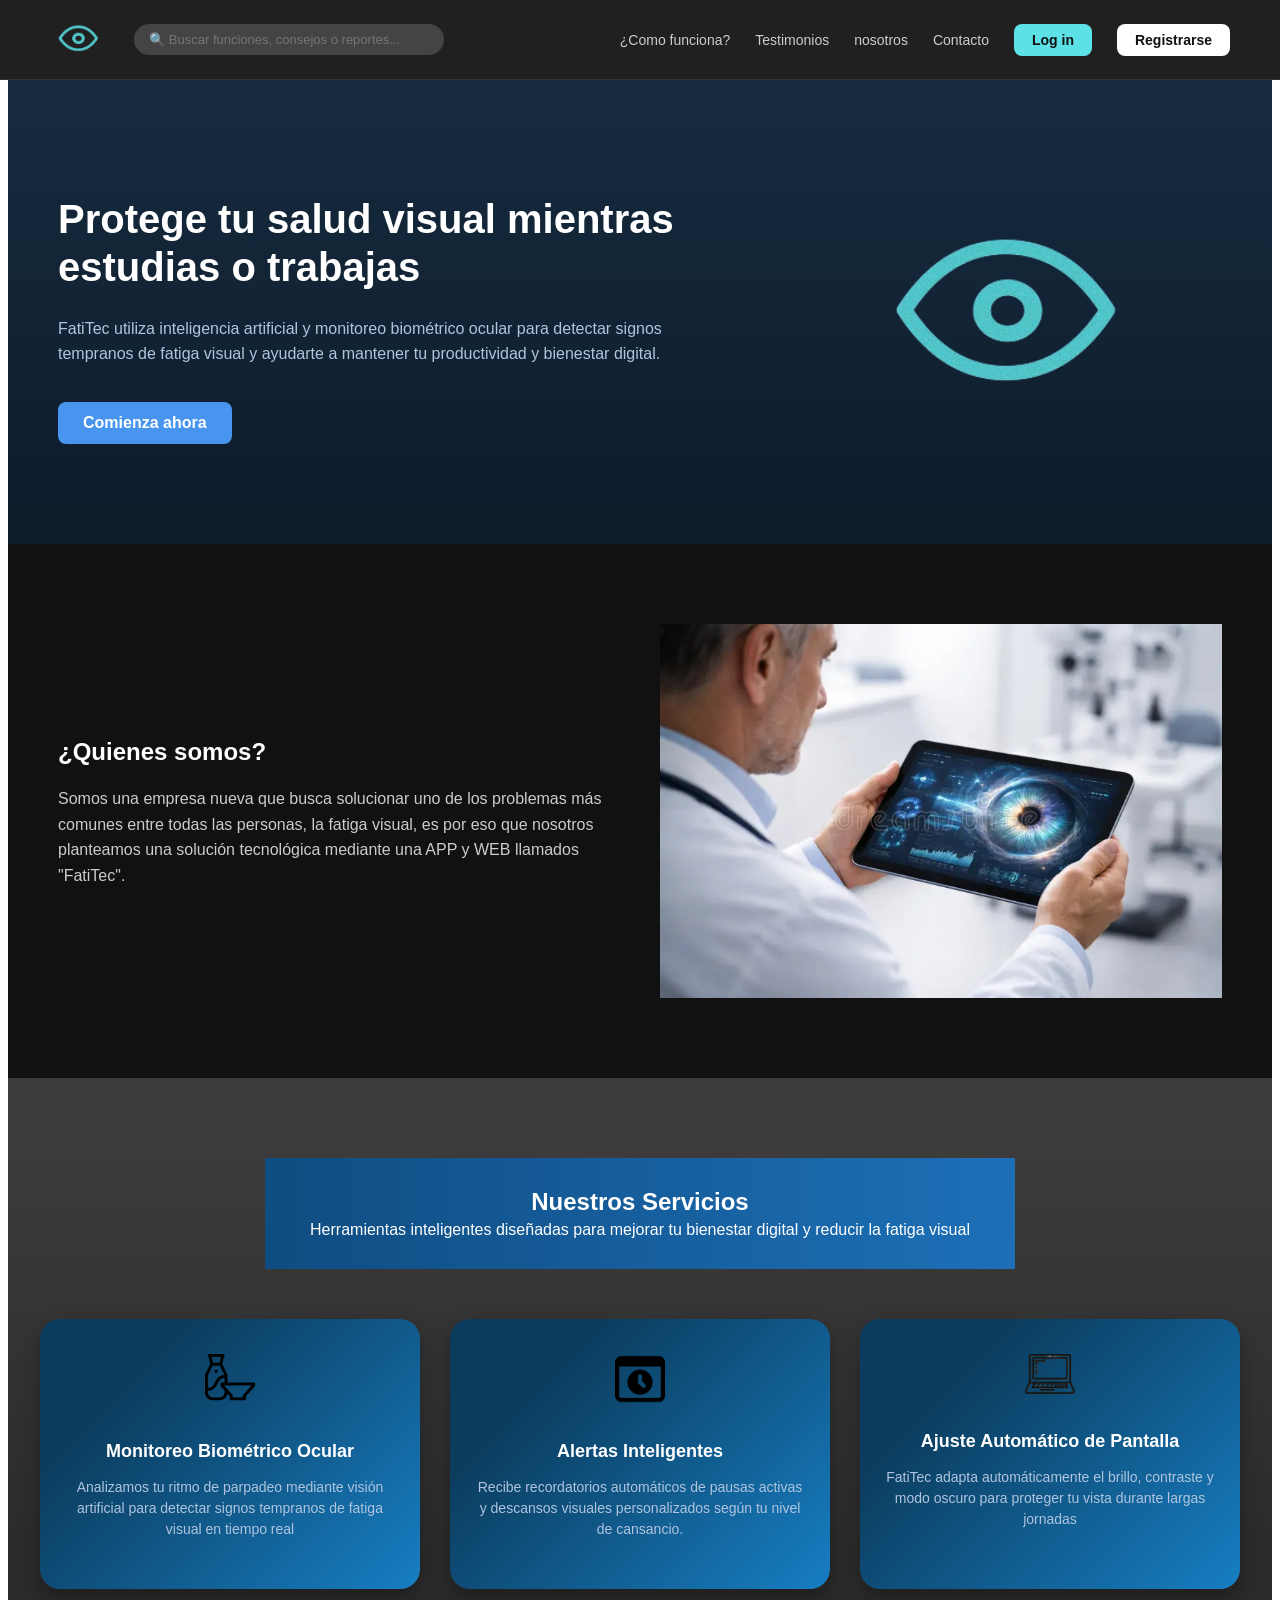
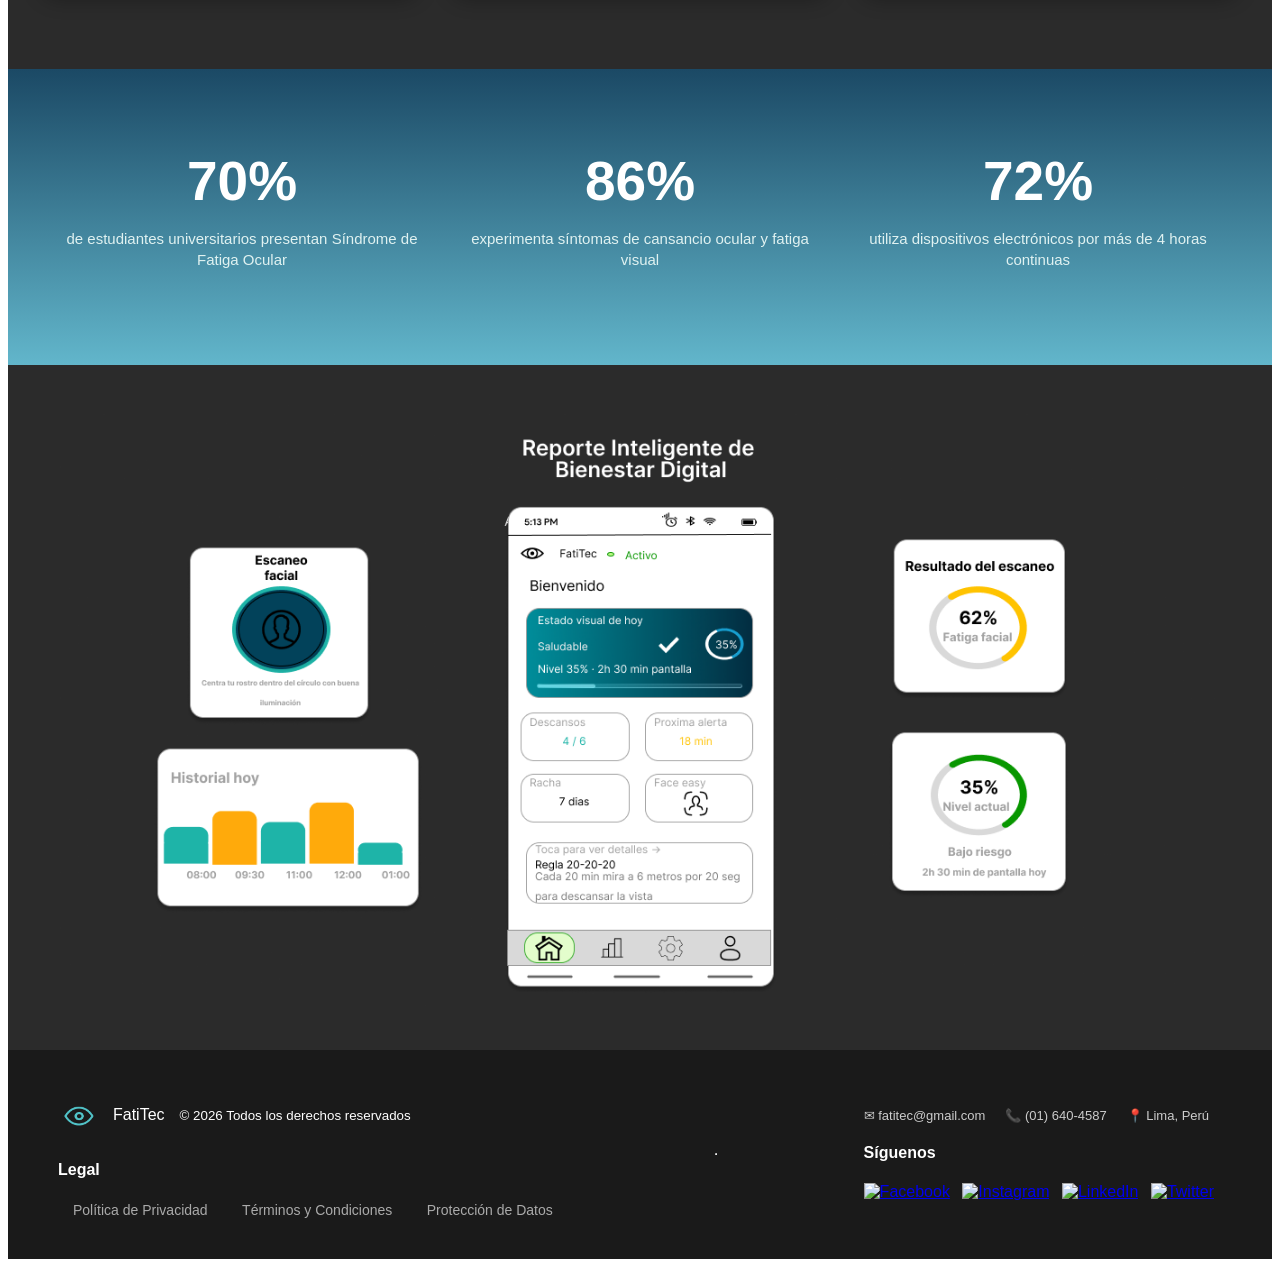
==== index.html @ e208a744 "add updating html add css encabezado add css pie_de_pagina add css encabezado" ====
<!DOCTYPE html>
<html lang="es">
  <head>
    <meta charset="UTF-8" />
    <meta name="viewport" content="width=device-width, initial-scale=1.0" />
    <meta http-equiv="X-UA-Compatible" content="ie=edge" />
    <title>FatiTec</title>
    <link rel="stylesheet" href="encabezado.css">
    <link rel="stylesheet" href="seccion-nosotros.css">
    <link rel="stylesheet" href="pie_de_pagina.css">
  </head>

  <body>
    <!--barra lateral-->
    <nav class="barra-lateral">
      <div class="nav-izq">
        <a href="#" class="logo">
          <img src="imagenes/seccion-nosotros.png" alt="logo FatiTec" class="logo-ojo"> 
        </a>
        <div class="buscador-nav">
          <input type="text" placeholder="🔍 Buscar funciones, consejos o reportes...">
        </div>
      </div>
      <ul class="menu-horizontal">
        <li><a href="#">¿Como funciona?</a></li>
        <li><a href="#">Testimonios</a></li>
        <li><a href="#">nosotros</a></li>
        <li><a href="#">Contacto</a></li>
        <button class="login">Log in</button>
        <button class="registro">Registrarse</button>
      </ul>
    </nav>

    <!--seccion 1 hero -->
    <header class="hero-section">
      <div class="hero-container">
        <div class="hero-texto">
          <h1>Protege tu salud visual mientras estudias o trabajas</h1>
          <p>FatiTec utiliza inteligencia artificial y monitoreo biométrico ocular para detectar signos tempranos de fatiga visual y ayudarte a mantener tu productividad y bienestar digital.</p>
          <a href="#" class="btn-hero">Comienza ahora</a>
        </div>
        <div class="hero-imagen">
          <img src="imagenes/seccion-nosotros.png" alt="Ojo FatiTec" class="ojo-grande">
        </div>
      </div>
    </header>

    <!--secion 2: nosotros-->
    <section class="nosotros">
      <div class="division-general">
        <div class="division-texto">
          <h1>¿Quienes somos?</h1>
          <p>Somos una empresa nueva que busca solucionar uno de los problemas
             más comunes entre todas las personas, la fatiga visual, es por eso
             que nosotros planteamos una solución tecnológica mediante una APP y WEB
             llamados "FatiTec".
          </p>
        </div>
        <div class="division-imagen">
          <img src="imagenes/medicos.png" alt="imagen-2">
        </div>
      </div>
    </section>  
    
    <!--seccion 3:nuestor servicios-->
    <section class="seccion-nuestros-servicios">
      <div class="caja-principal">
          <h2>Nuestros Servicios</h2>
          <p>Herramientas inteligentes diseñadas para mejorar tu bienestar digital y reducir la fatiga visual</p>
      </div>
      <div class="contenedor-tarjetas">
          <div class="tarjeta">
              <img src="imagenes/8137687.png" class="icono-tarjeta" alt="Monitoreo">
              <h3>Monitoreo Biométrico Ocular</h3>
              <p>Analizamos tu ritmo de parpadeo mediante visión artificial para detectar signos tempranos de fatiga visual en tiempo real</p>
          </div>
          <div class="tarjeta">
              <img src="imagenes/3602143.png" class="icono-tarjeta" alt="Alertas">
              <h3>Alertas Inteligentes</h3>
              <p>Recibe recordatorios automáticos de pausas activas y descansos visuales personalizados según tu nivel de cansancio.</p>
          </div>
          <div class="tarjeta">
              <img src="imagenes/pantalla.png" class="icono-tarjeta" alt="Pantalla">
              <h3>Ajuste Automático de Pantalla</h3>
              <p>FatiTec adapta automáticamente el brillo, contraste y modo oscuro para proteger tu vista durante largas jornadas</p>
          </div>
      </div>
    </section>


    <!--secion 4: estadisticas o algo asi xdxd nose -->
    <section class="seccion-estadisticas">
      <div class="contenedor-estadisticas">
        <div class="bloque-stat">
          <h2>70%</h2>
          <p>de estudiantes universitarios presentan Síndrome de Fatiga Ocular</p>
        </div>
        <div class="bloque-stat">
          <h2>86%</h2>
          <p>experimenta síntomas de cansancio ocular y fatiga visual</p>
        </div>
        <div class="bloque-stat">
          <h2>72%</h2>
          <p>utiliza dispositivos electrónicos por más de 4 horas continuas</p>
        </div>
      </div>
    </section>

    <!-- SECCIÓN REPORTE EN IMAGEN -->
    <section class="seccion-reporte-imagen">
      <div class="contenedor-imagen-reporte">
        <img src="imagenes/Mockup llanding page.png" alt="Reporte Inteligente de Bienestar Digital - FatiTec">
      </div>
    </section>

<!-- PIE DE PAGINA -->
    <footer id="footer" class="footer">
      <div class="footer-container">

<!-- PARTE SUPERIOR: Logo y Links -->
    <div class="footer-top">
        <div class="footer-brand">
            <img src="imagenes/seccion-nosotros.png" alt="Logo FatiTec" class="footer-logo" />
            <p>FatiTec</p>
            <small>© 2026 Todos los derechos reservados</small>
        </div>

        <div class="footer-links">
            <h4>Legal</h4>
            <div class="links-row">
              <a href="#">Política de Privacidad</a>
              <a href="#">Términos y Condiciones</a>
              <a href="#">Protección de Datos</a>
            </div>
        </div>
    </div>

<!-- REGLA DE SEPARACIÓN  -->
    <hr class="footer-divider">
    <div class="footer-bottom">
        <div class="footer-info-contacto">
            <span class="contacto-item">✉ fatitec@gmail.com</span>
            <span class="contacto-item">📞 (01) 640-4587</span>
            <span class="contacto-item">📍 Lima, Perú</span>
        </div>

        <div class="footer-social">
            <h4>Síguenos</h4>
            <div class="social-icons-container">
              <a href="#"><img src="https://cdn-icons-png.flaticon.com/512/145/145802.png" alt="Facebook" class="social-icon" /></a>
              <a href="#"><img src="https://cdn-icons-png.flaticon.com/512/145/145812.png" alt="Instagram" class="social-icon" /></a>
              <a href="#"><img src="https://cdn-icons-png.flaticon.com/512/145/145807.png" alt="LinkedIn" class="social-icon" /></a>
              <a href="#"><img src="https://cdn-icons-png.flaticon.com/512/145/145806.png" alt="Twitter" class="social-icon" /></a>
            </div>
        </div>
    </div>

    </div>
    </footer>

  </body>
</html>
---- encabezado.css ----
.barra-lateral {
  position: fixed;
  background-color: #202020; 
  width: 100%;
  z-index: 1000;
  height: 80px; 
  display: flex;
  align-items: center;
  justify-content: space-between;
  padding: 0px 50px;
  top: 0;
  left: 0;
  box-sizing: border-box;
  border-bottom: 1px solid #333;
}

.nav-izq {
  display: flex;
  align-items: center;
  gap: 30px;
  flex: 1;
}

.logo-ojo {
  height: 45px;
  width: auto;
 
}

.buscador-nav input {
  background-color: #444;
  border: none;
  border-radius: 20px;
  padding: 8px 15px;
  color: white;
  width: 280px;
  font-size: 13px;
}

.menu-horizontal {
  list-style: none;
  display: flex;
  align-items: center;
  gap: 25px;
  margin: 0;
  padding: 0;
}

.menu-horizontal li a {
  text-decoration: none;
  color: #cccccc;
  font-family: sans-serif;
  font-size: 14px;
  transition: color 0.3s;
}

.menu-horizontal li a:hover {
  color: #38b6ff;
}

.login, .registro {
  border: none;
  padding: 8px 18px;
  font-family: sans-serif;
  font-weight: bold;
  cursor: pointer;
  border-radius: 8px;
  font-size: 14px;
}

.login {
  color: #111;
  background-color: #5ce1e6; 
}

.registro {
  color: #111;
  background-color: #ffffff;
}
---- seccion-nosotros.css ----
/* --- SECCIÓN HERO --- */
.hero-section {
  background: linear-gradient(180deg, #182e43 0%, #0d1b2a 100%);
  padding: 160px 50px 100px 50px;
  width: 100%;
  box-sizing: border-box;
}

.hero-container {
  display: flex;
  justify-content: space-between;
  align-items: center;
  max-width: 1200px;
  margin: 0 auto;
  gap: 50px;
}

.hero-texto {
  width: 60%;
}

.hero-texto h1 {
  color: #ffffff;
  font-size: 40px;
  font-family: sans-serif;
  margin-bottom: 25px;
  line-height: 1.2;
}

.hero-texto p {
  color: #b0c4de;
  font-size: 16px;
  font-family: sans-serif;
  line-height: 1.6;
  margin-bottom: 35px;
}

.btn-hero {
  display: inline-block;
  background-color: #4895ef;
  color: white;
  text-decoration: none;
  padding: 12px 25px;
  border-radius: 8px;
  font-family: sans-serif;
  font-weight: bold;
  transition: background 0.3s;
}

.btn-hero:hover {
  background-color: #3f37c9;
}

.hero-imagen {
  width: 40%;
  display: flex;
  justify-content: center;
}

.ojo-grande {
  width: 80%;
  max-width: 300px;
}

/* --- SECCIÓN NOSOTROS --- */
.nosotros {
  padding: 80px 50px;
  background-color: #111;   
  width: 100%;
  box-sizing: border-box;
}

.division-general {
  display: flex;
  justify-content: space-between;
  align-items: center;
  max-width: 1200px;
  margin: 0 auto;
  gap: 40px;
}

.division-texto {
  width: 50%;
}

.division-texto h1 {
  color: white;
  font-family: sans-serif;
  margin-bottom: 20px;
}

.division-texto p {
  color: #ccc;
  line-height: 1.6;
  font-family: sans-serif;
}

.division-imagen {
  width: 50%;
  display: flex;
  justify-content: center;
}

.division-imagen img {
  max-width: 100%;
  height: auto;
}

.seccion-reporte-imagen {
  background-color: #2b2b2b; 
  padding: 40px 0;
  width: 100%;
  display: flex;
  justify-content: center; 
  align-items: center;
  box-sizing: border-box;
}

.contenedor-imagen-reporte {
  width: 100%;
  max-width: 1200px; 
  display: flex;
  justify-content: center; 
  padding: 0 20px;
  box-sizing: border-box;
}

.contenedor-imagen-reporte img {
  width: 100%;
  max-width: 100%;
  height: auto;
  display: block;
  object-fit: contain; 
  margin: 0 auto; 
}
---- pie_de_pagina.css ----
/* --- SECCIÓN SERVICIOS --- */
.seccion-nuestros-servicios {
  padding: 80px 20px;
  background: linear-gradient(180deg, #3d3b3b 10%, #2b2b2b 81%);
  display: flex;
  flex-direction: column;
  align-items: center;
}

.caja-principal {
  background: linear-gradient(90deg, #0f4c81 0%, #1d70b8 100%); 
  padding: 25px 40px;
  text-align: center;
  max-width: 750px;
  width: 100%;
  margin-bottom: 50px;
  box-sizing: border-box;
}

.caja-principal h2, .caja-principal p {
  color: white;
  font-family: sans-serif;
  margin: 5px 0;
}

.contenedor-tarjetas {
  display: flex;
  gap: 30px;
  max-width: 1200px;
  width: 100%;
  justify-content: center;
  flex-wrap: wrap;
}

.tarjeta {
  background: linear-gradient(135deg, #0b3c5d 23%, #177ec3 100%);
  border-radius: 20px;
  padding: 35px 25px;
  flex: 1;
  min-width: 280px;
  text-align: center;
  box-sizing: border-box;
  box-shadow: 0 10px 20px rgba(0,0,0,0.3);
}

.icono-tarjeta {
  width: 50px;
  height: auto;
  margin-bottom: 15px;
}

.tarjeta h3 {
  color: white;
  font-family: sans-serif;
  font-size: 18px;
  margin-bottom: 15px;
}

.tarjeta p {
  color: #b0c4de;
  font-family: sans-serif;
  font-size: 14px;
  line-height: 1.5;
}

/* --- SECCIÓN ESTADÍSTICAS --- */
.seccion-estadisticas {
  background: linear-gradient(180deg, #1b4965 0%, #62b6cb 100%); 
  padding: 80px 50px;
  width: 100%;
  box-sizing: border-box;
}

.contenedor-estadisticas {
  display: flex;
  justify-content: space-around;
  max-width: 1200px;
  margin: 0 auto;
  flex-wrap: wrap;
  gap: 30px;
}

.bloque-stat {
  text-align: center;
  flex: 1;
  min-width: 220px;
  color: white;
  font-family: sans-serif;
}

.bloque-stat h2 {
  font-size: 55px;
  margin: 0 0 10px 0;
  font-weight: bold;
}

.bloque-stat p {
  font-size: 15px;
  line-height: 1.4;
  color: #e0f2f1;
}

/* --- PIE DE PÁGINA (FOOTER) --- */
.footer {
  background-color: #1a1a1a;
  color: white;
  padding: 40px 50px;
  font-family: sans-serif;
}

.footer-container {
  display: flex;
  justify-content: space-between;
  align-items: center;
  max-width: 1200px;
  margin: auto;
  flex-wrap: wrap;
  gap: 30px;
}

.footer-brand {
  display: flex;
  align-items: center;
  gap: 15px;
}

.footer-logo {
  width: 40px;
}

.footer-links a {
  color: #aaa;
  text-decoration: none;
  margin: 0 15px;
  font-size: 14px;
}

.footer-links a:hover {
  color: #5ce1e6;
}

.footer-info-contacto {
  display: flex;
  gap: 20px;
  color: #ccc;
  font-size: 13px;
}

/* Redes sociales con íconos */
.footer-social {
  flex: 1;
  min-width: 200px;
}

.social-icon {
  width: 32px;
  height: 32px;
  margin-right: 0.5rem;
  transition: transform 0.2s ease-in-out;
}

.social-icon:hover {
  transform: scale(1.2);
}
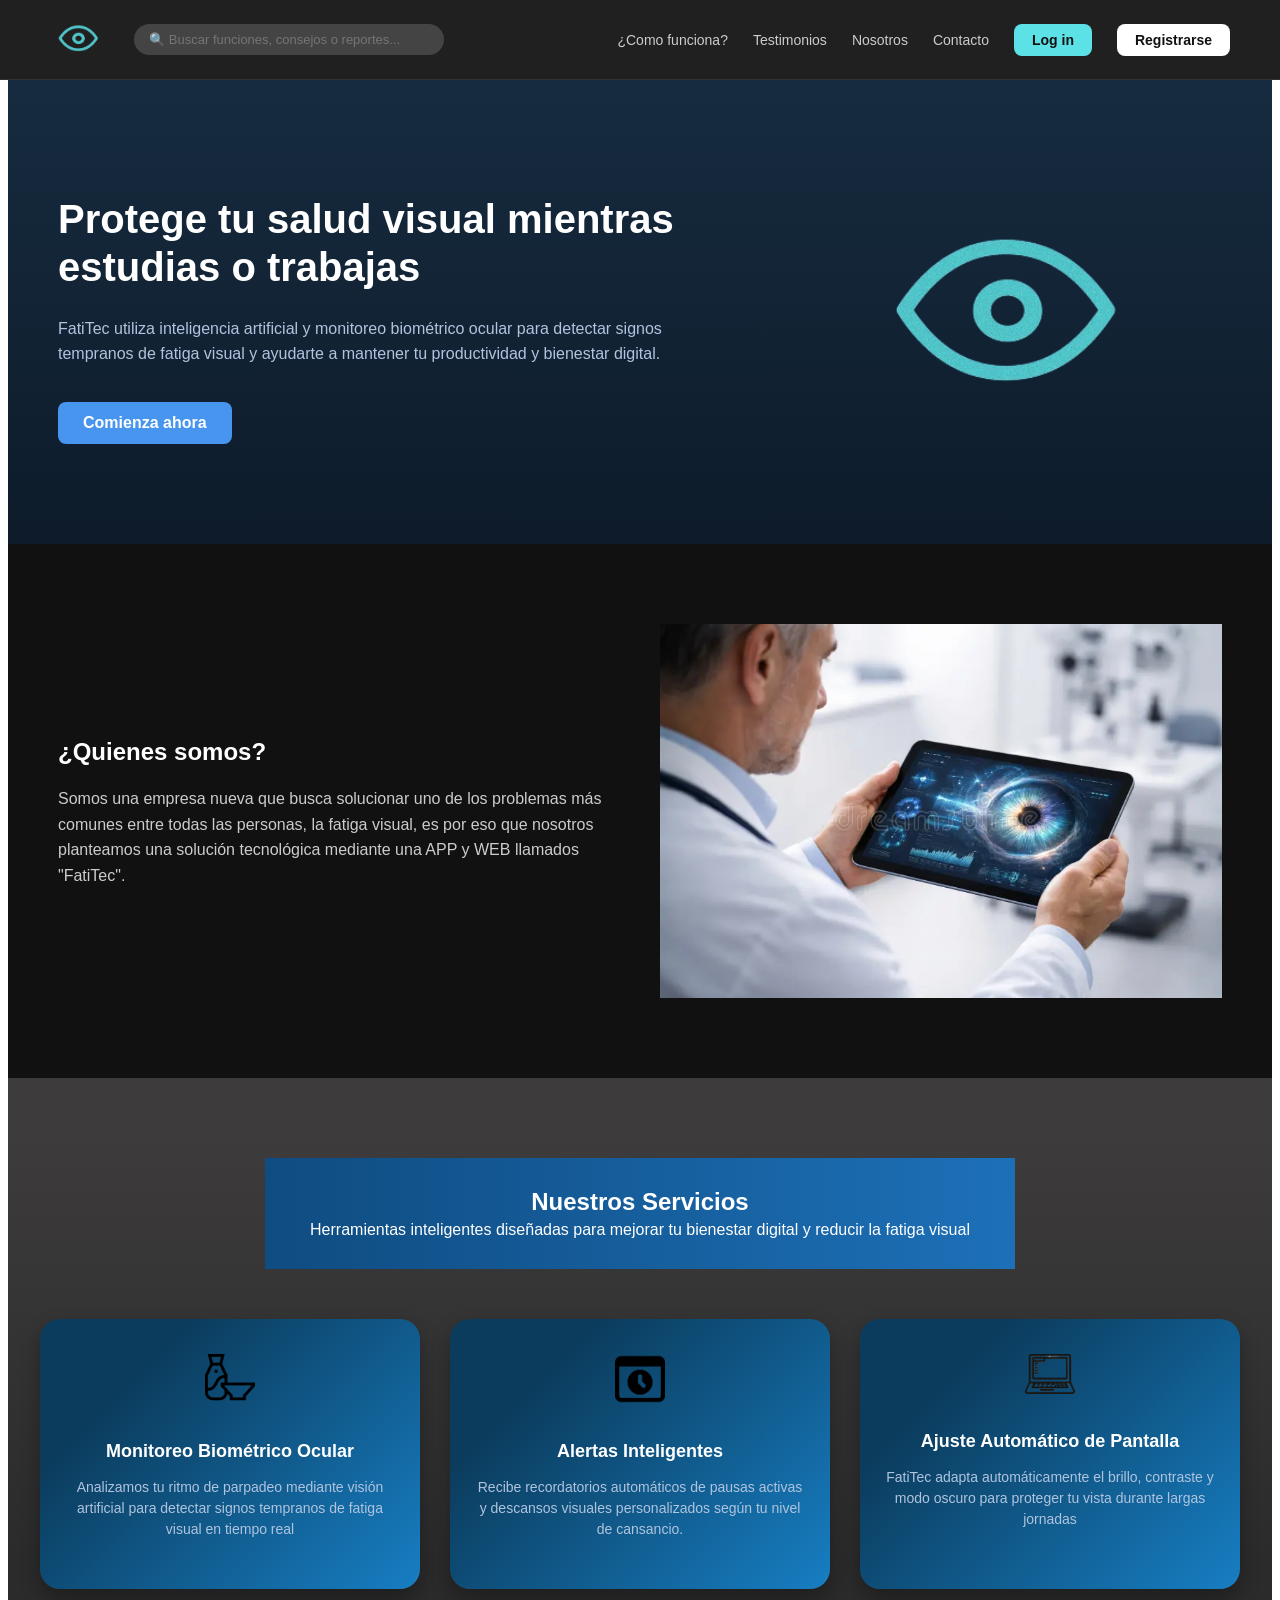
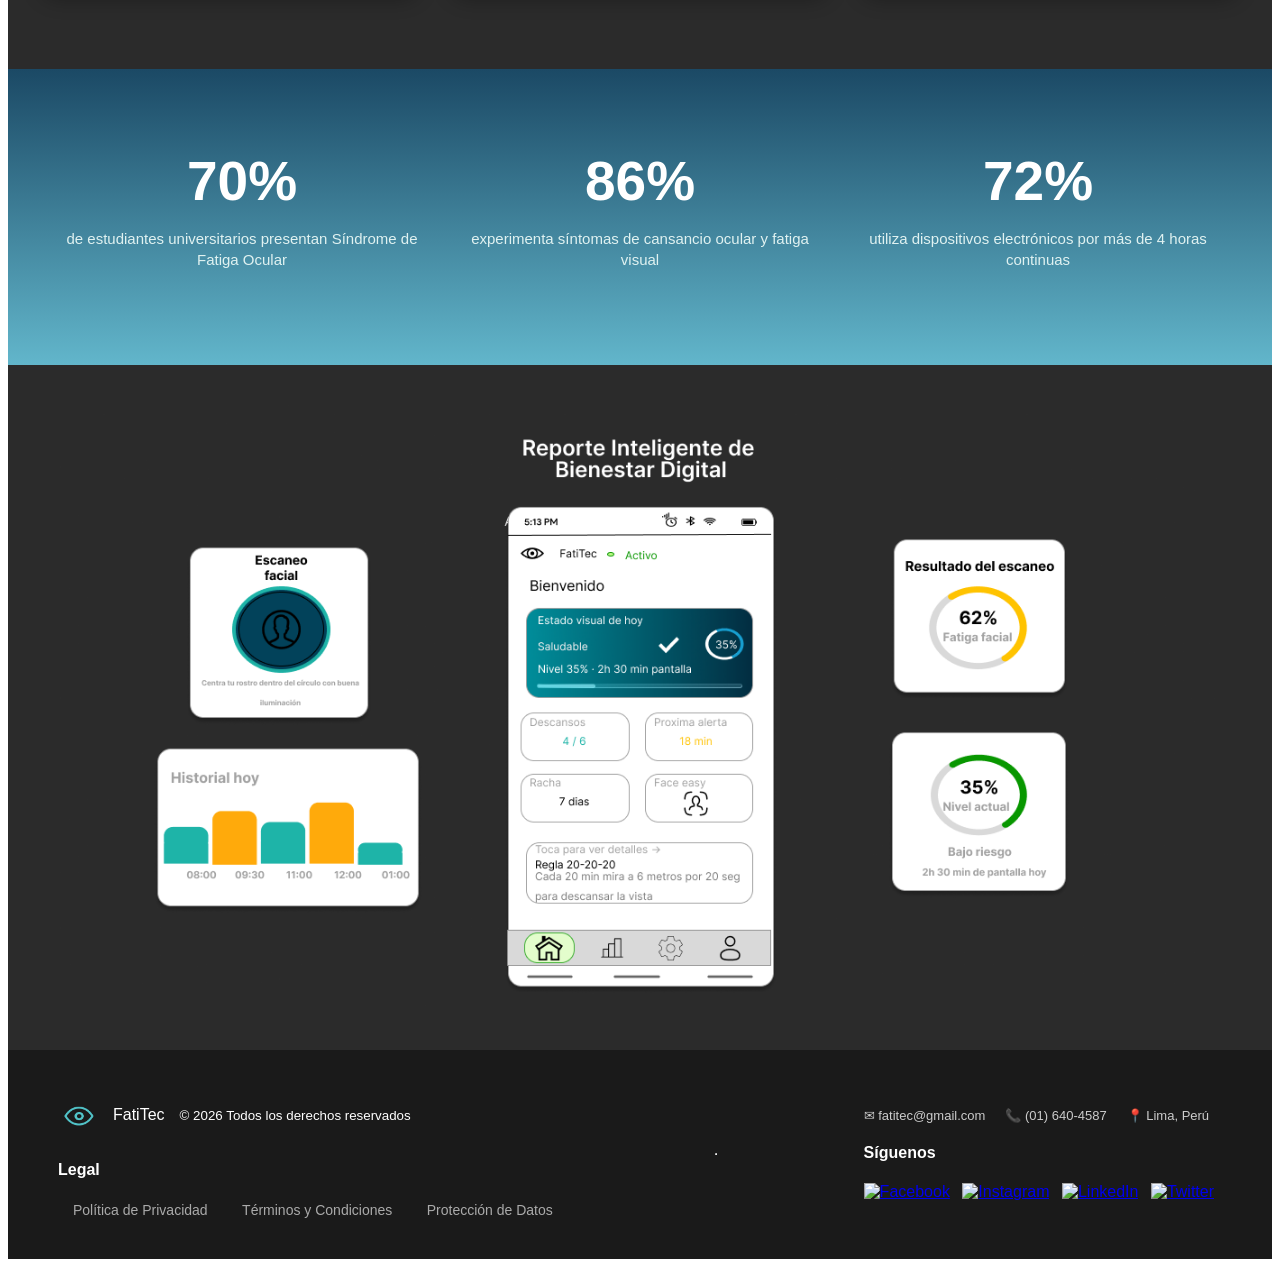
==== commit d691961b: "add he_menu_hamburguesa add he_responsive add script.js updating index.html" ====
--- a/index.html
+++ b/index.html
@@ -8,6 +8,8 @@
     <link rel="stylesheet" href="encabezado.css">
     <link rel="stylesheet" href="seccion-nosotros.css">
     <link rel="stylesheet" href="pie_de_pagina.css">
+    <link rel="stylesheet" href="he_responsive.css">
+    <link rel="stylesheet" href="he_menu_hamburguesa.css">
   </head>
 
   <body>
@@ -24,12 +26,19 @@
       <ul class="menu-horizontal">
         <li><a href="#">¿Como funciona?</a></li>
         <li><a href="#">Testimonios</a></li>
-        <li><a href="#">nosotros</a></li>
+        <li><a href="#">Nosotros</a></li>
         <li><a href="#">Contacto</a></li>
         <button class="login">Log in</button>
         <button class="registro">Registrarse</button>
       </ul>
+      <!-- BOTÓN HAMBURGUESA -->
+
+      <button class="menu-toggle" aria-label="Abrir menú">
+        &#9776;
+        <!-- Ícono de hamburguesa -->
+      </button>
     </nav>
+
 
     <!--seccion 1 hero -->
     <header class="hero-section">
@@ -157,6 +166,6 @@
 
     </div>
     </footer>
-
+    <script src="script.js"></script>
   </body>
 </html>
--- a/encabezado.css
+++ b/encabezado.css
@@ -56,6 +56,7 @@
 
 .menu-horizontal li a:hover {
   color: #38b6ff;
+  text-decoration: none;
 }
 
 .login, .registro {
--- a/he_responsive.css
+++ b/he_responsive.css
@@ -0,0 +1,143 @@
+/* Responsive para pantallas pequeñas: pie de pagina */
+
+@media (max-width: 768px) {
+
+ .footer-container {
+
+  flex-direction: column;
+
+  align-items: center;
+
+  text-align: center;
+
+ }
+
+
+
+ .footer-social img {
+
+  margin-bottom: 0.5rem;
+
+ }
+
+}
+
+
+
+
+
+/* Responsive para pantallas pequeñas: Menu Hamburguesa */
+
+@media (max-width: 768px) {
+
+ .menu-toggle {
+
+  display: block; /* Mostrar botón hamburguesa en móviles */
+
+ }
+
+
+
+ .menu-horizontal {
+
+  display: none; /* Ocultar menú horizontal por defecto */
+
+  flex-direction: column; /* Mostrarlo en vertical al activarse */
+
+  width: 100%;
+
+  background-color: rgb(29, 28, 28);
+
+  position: absolute;
+
+  top: 80px; /* Debajo del menú fijo */
+
+  left: 0;
+
+ }
+
+
+
+ .menu-horizontal.active {
+
+  display: flex; /* Mostrar menú al activar la clase */
+  
+
+ }
+
+
+
+ .menu-horizontal li {
+
+  border-bottom: 1px solid #ccc; /* Líneas separadoras */
+
+ }
+
+ .menu-horizontal li a {
+
+  border-bottom: 1px solid #ccc; /* Líneas separadoras */
+  text-decoration: none !important;
+
+ }
+
+
+
+ .historia-contenido {
+
+  flex-direction: column; /* Apilar imagen y texto en móvil */
+
+  text-align: center;
+
+ }
+
+
+
+ .historia-imagen img {
+
+  width: 90%; /* Reduce tamaño para pantallas pequeñas */
+
+  margin: 0 auto;
+
+ }
+
+
+
+ .historia-texto {
+
+  font-size: 1.1rem;
+
+ }
+
+}
+
+
+
+/* Responsive para pantallas pequeñas: Formulario */
+
+@media (max-width: 768px) {
+
+ .contacto-contenido {
+
+  flex-direction: column;
+
+ }
+
+
+
+ .formulario-contacto,
+
+ .contacto-instrucciones {
+
+  width: 100%;
+
+ }
+
+
+
+ .mensaje-enviado {
+
+  text-align: center;
+
+ }
+
+}
--- a/he_menu_hamburguesa.css
+++ b/he_menu_hamburguesa.css
@@ -0,0 +1,39 @@
+/* BOTÓN HAMBURGUESA (ESCONDE EN DESKTOP) */
+.menu-toggle {
+  display: none; /* Oculto por defecto */
+  font-size: 2rem; /* Tamaño del ícono hamburguesa */
+  background: none; /* Sin fondo */
+  border: none; /* Sin bordes */
+  cursor: pointer; /* Manito al pasar el mouse */
+  margin-right: 1rem; /* Espacio entre el borde derecho */
+}
+
+/* RESPONSIVE: MÓVILES */
+@media (max-width: 768px) {
+  .menu-toggle {
+    display: block;
+    color: #5ce1e6;
+  }
+
+  .menu-horizontal {
+    display: none;
+    flex-direction: column;
+    width: 100%;
+    background-color: #202020;
+    position: absolute;
+    top: 80px; 
+    left: 0;
+    padding: 20px;
+    box-sizing: border-box;
+    text-decoration: none;
+  }
+
+  .menu-Horizontal.active {
+    display: flex; /* Mostrar menú al activar la clase */
+  }
+
+  .menu-Horizontal li {
+    border-bottom: 1px solid #ccc; /* Líneas separadoras */
+    text-decoration: none;
+  }
+}
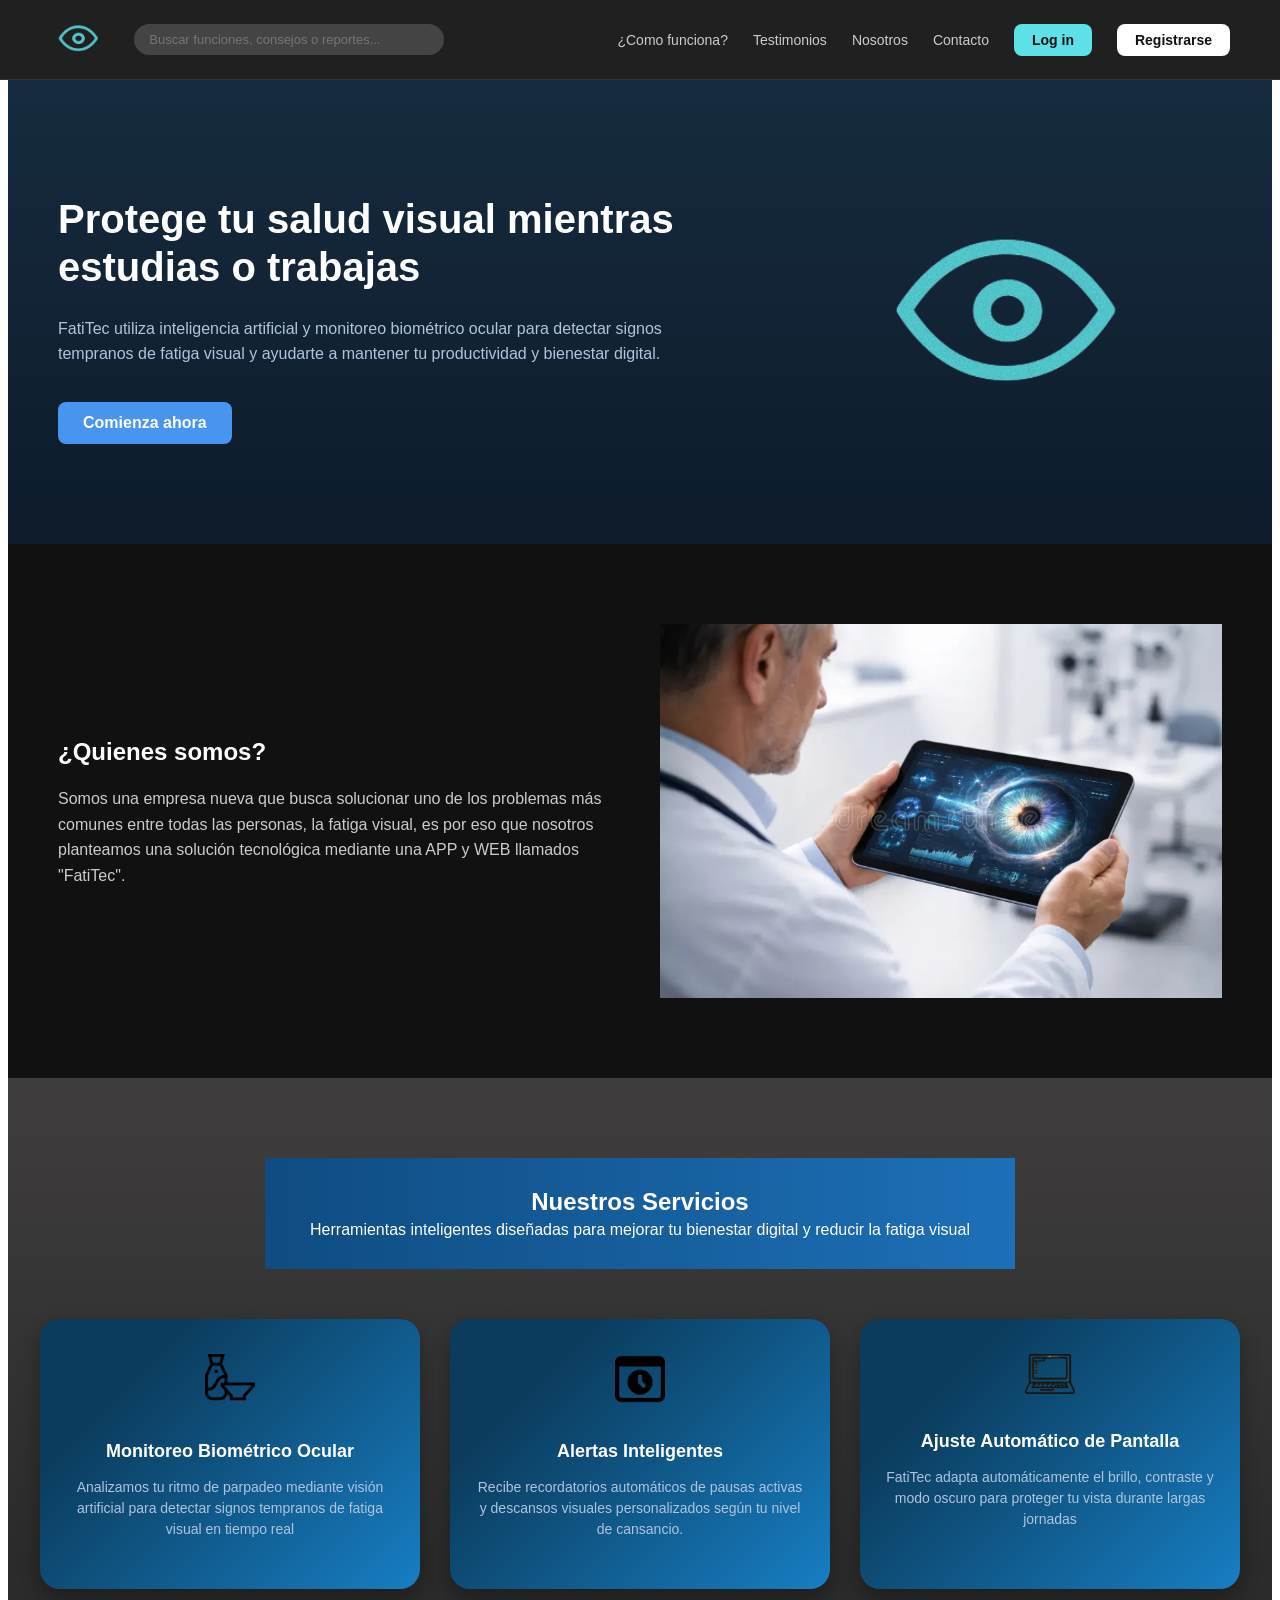
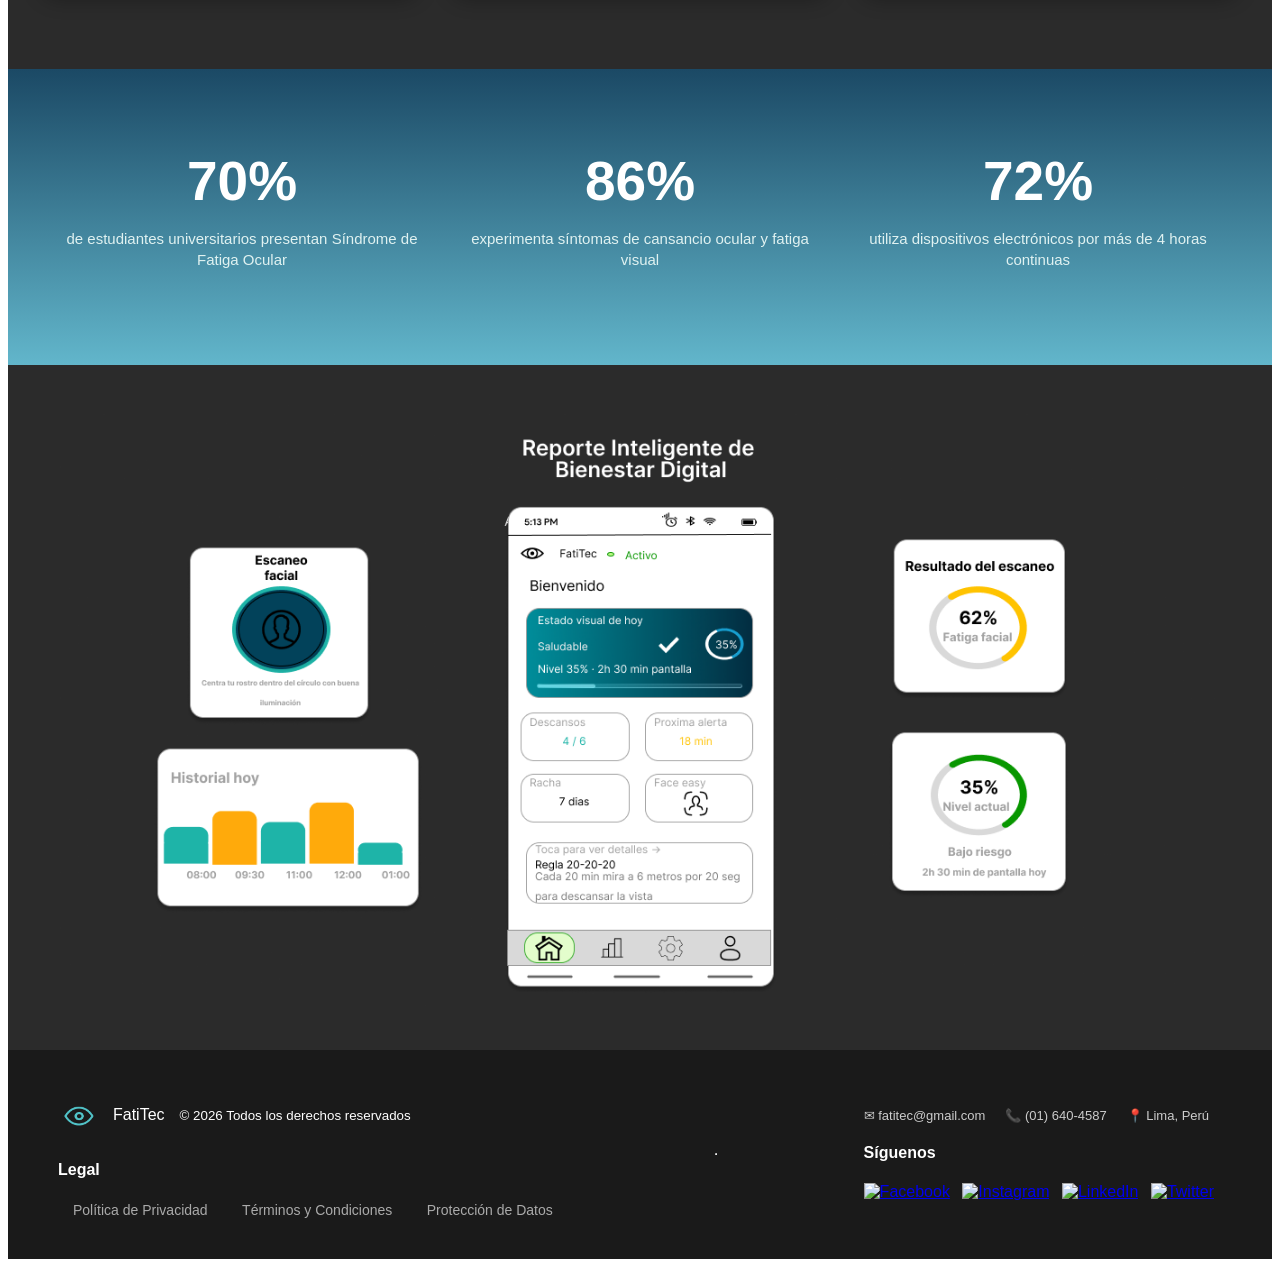
==== commit 58dad49a: "Remove emoji from search input placeholder" ====
--- a/index.html
+++ b/index.html
@@ -20,7 +20,7 @@
           <img src="imagenes/seccion-nosotros.png" alt="logo FatiTec" class="logo-ojo"> 
         </a>
         <div class="buscador-nav">
-          <input type="text" placeholder="🔍 Buscar funciones, consejos o reportes...">
+          <input type="text" placeholder="Buscar funciones, consejos o reportes...">
         </div>
       </div>
       <ul class="menu-horizontal">
@@ -129,21 +129,20 @@
 <!-- PARTE SUPERIOR: Logo y Links -->
     <div class="footer-top">
         <div class="footer-brand">
-            <img src="imagenes/seccion-nosotros.png" alt="Logo FatiTec" class="footer-logo" />
-            <p>FatiTec</p>
-            <small>© 2026 Todos los derechos reservados</small>
+           <img src="imagenes/seccion-nosotros.png" alt="Logo FatiTec" class="footer-logo" />
+           <p>FatiTec</p>
+           <small>© 2026 Todos los derechos reservados</small>
         </div>
 
-        <div class="footer-links">
-            <h4>Legal</h4>
-            <div class="links-row">
-              <a href="#">Política de Privacidad</a>
-              <a href="#">Términos y Condiciones</a>
-              <a href="#">Protección de Datos</a>
-            </div>
-        </div>
+      <div class="footer-links">
+        <h4>Legal</h4>
+           <div class="links-row">
+             <a href="documentos/politica_aip.pdf" target="_blank">Política de Privacidad</a>
+             <a href="documentos/Términos-y-Condiciones-de-uso-La-Plaza.pdf" target="_blank">Términos y Condiciones</a>
+              <a href="documentos/LEY29733.pdf" target="_blank">Protección de Datos</a>
+           </div>
+      </div>
     </div>
-
 <!-- REGLA DE SEPARACIÓN  -->
     <hr class="footer-divider">
     <div class="footer-bottom">
@@ -168,4 +167,4 @@
     </footer>
     <script src="script.js"></script>
   </body>
-</html>+</html>
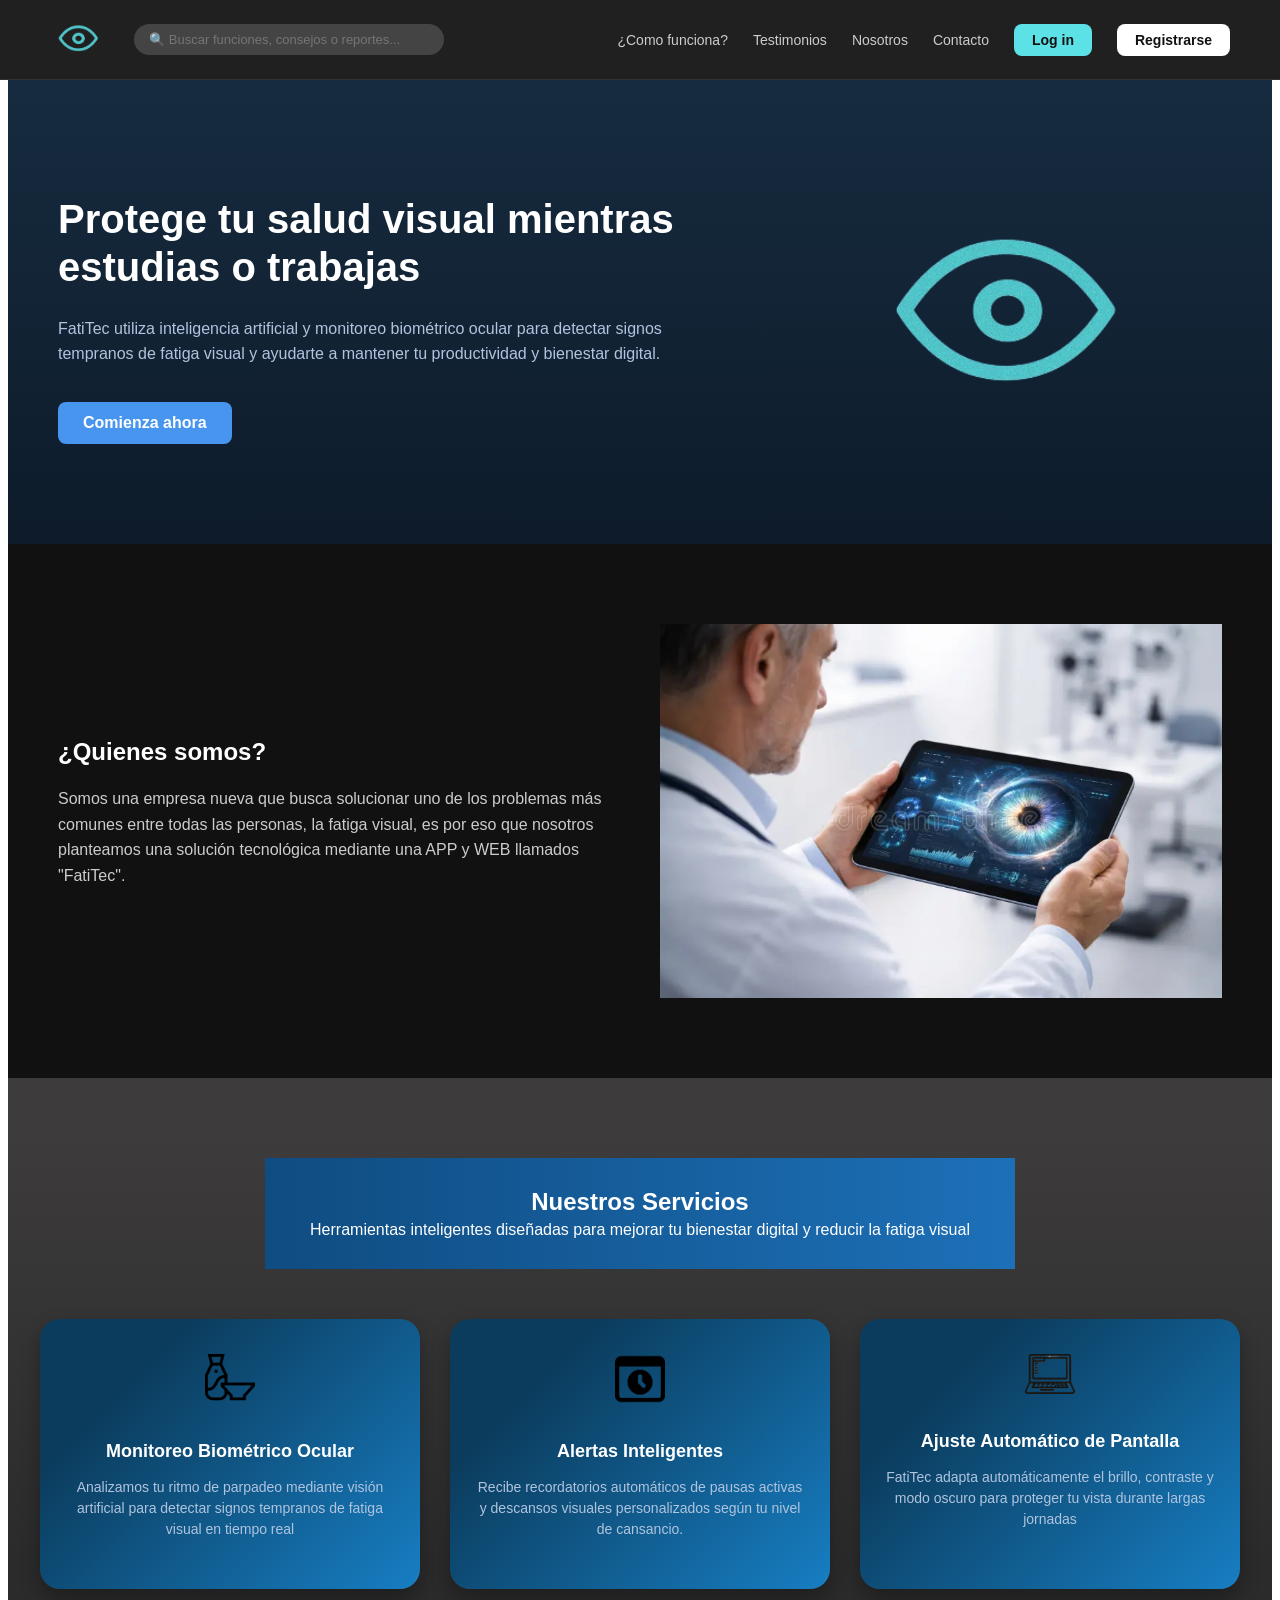
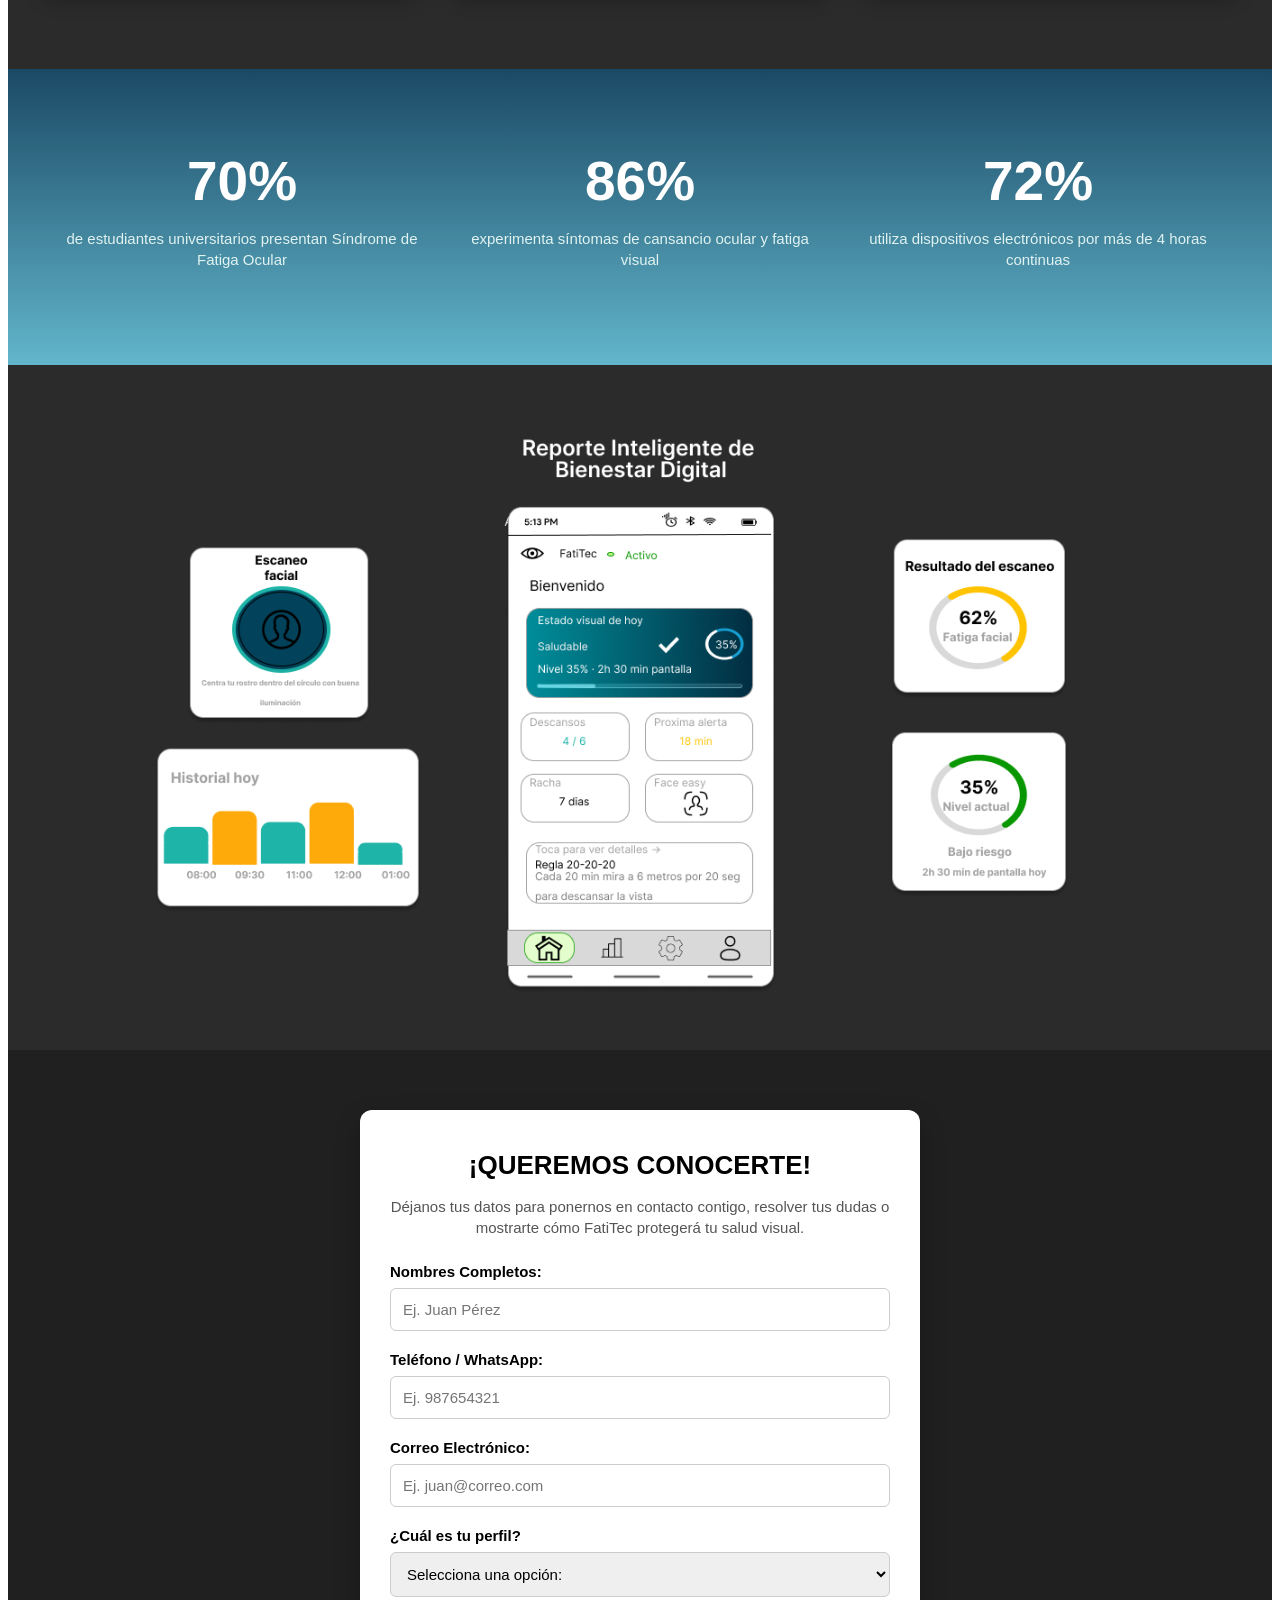
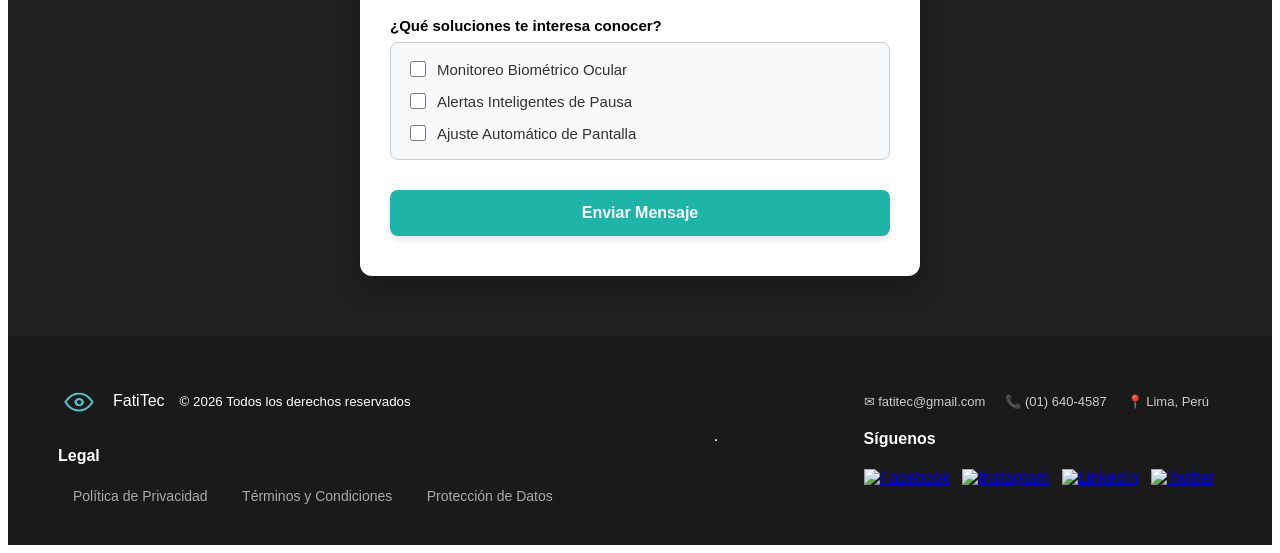
==== commit 1f930c10: "add he_formulario css update index.html" ====
--- a/index.html
+++ b/index.html
@@ -10,6 +10,7 @@
     <link rel="stylesheet" href="pie_de_pagina.css">
     <link rel="stylesheet" href="he_responsive.css">
     <link rel="stylesheet" href="he_menu_hamburguesa.css">
+    <link rel="stylesheet" href="he_formulario.css">
   </head>
 
   <body>
@@ -20,7 +21,7 @@
           <img src="imagenes/seccion-nosotros.png" alt="logo FatiTec" class="logo-ojo"> 
         </a>
         <div class="buscador-nav">
-          <input type="text" placeholder="Buscar funciones, consejos o reportes...">
+          <input type="text" placeholder="🔍 Buscar funciones, consejos o reportes...">
         </div>
       </div>
       <ul class="menu-horizontal">
@@ -122,6 +123,87 @@
       </div>
     </section>
 
+<section class="seccion-formulario">
+      <div class="div-cont-formulario">
+        <h2>¡QUEREMOS CONOCERTE!</h2>
+        <p>
+          Déjanos tus datos para ponernos en contacto contigo, resolver tus dudas o mostrarte cómo FatiTec protegerá tu salud visual.
+        </p>
+
+        <form class="formulario">
+          <div class="campo">
+            <label for="nombres">Nombres Completos:</label>
+            <input
+              type="text"
+              id="nombres"
+              name="nombres"
+              placeholder="Ej. Juan Pérez"
+              required
+            />
+          </div>
+
+          <div class="campo">
+            <label for="telefono">Teléfono / WhatsApp:</label>
+            <input
+              type="text"
+              id="telefono"
+              name="telefono"
+              placeholder="Ej. 987654321"
+              required
+            />
+          </div>
+
+          <div class="campo">
+            <label for="correo">Correo Electrónico:</label>
+            <input
+              type="email"
+              id="correo"
+              name="correo"
+              placeholder="Ej. juan@correo.com"
+              required
+            />
+          </div>
+
+          <div class="campo">
+            <label for="ocupacion">¿Cuál es tu perfil?</label>
+            <select id="ocupacion" name="ocupacion" required>
+              <option value="">Selecciona una opción:</option>
+              <option value="estudiante">Estudiante Universitario</option>
+              <option value="trabajador">Trabajador Remoto / Freelancer</option>
+              <option value="empresa">Representante de Empresa / RRHH</option>
+            </select>
+          </div>
+
+          <div class="campo">
+            <label>¿Qué soluciones te interesa conocer?</label>
+            <ul class="lista-checkbox">
+              <li>
+                <label
+                  ><input type="checkbox" name="interes" value="monitoreo" />
+                  Monitoreo Biométrico Ocular</label
+                >
+              </li>
+              <li>
+                <label
+                  ><input type="checkbox" name="interes" value="alertas" />
+                  Alertas Inteligentes de Pausa</label
+                >
+              </li>
+              <li>
+                <label
+                  ><input type="checkbox" name="interes" value="ajuste" />
+                  Ajuste Automático de Pantalla</label
+                >
+              </li>
+            </ul>
+          </div>
+
+          <button type="submit">Enviar Mensaje</button>
+        </form>
+      </div>
+    </section>
+
+
 <!-- PIE DE PAGINA -->
     <footer id="footer" class="footer">
       <div class="footer-container">
@@ -167,4 +249,4 @@
     </footer>
     <script src="script.js"></script>
   </body>
-</html>
+</html>
--- a/he_formulario.css
+++ b/he_formulario.css
@@ -0,0 +1,123 @@
+.seccion-formulario {
+  background-color: #202020; 
+  padding: 60px 20px;
+  display: flex;
+  justify-content: center;
+}
+
+.div-cont-formulario {
+  background-color: #ffffff;
+  padding: 40px 30px;
+  border: none;
+  border-radius: 12px;
+  width: 100%;
+  max-width: 500px;
+  box-shadow: 0 10px 25px rgba(0, 0, 0, 0.3);
+}
+
+
+.div-cont-formulario h2 {
+  font-family: "Inter", sans-serif; 
+  font-size: 26px;
+  text-align: center;
+  margin-top: 0;
+  margin-bottom: 8px;
+  font-weight: 700;
+}
+
+.div-cont-formulario p {
+  font-family: "Inter", sans-serif;
+  color: #555555;
+  font-size: 15px;
+  text-align: center;
+  margin-bottom: 25px;
+  line-height: 1.4;
+}
+
+.campo {
+  background-color: #ffffff;
+  padding: 0;
+  margin-bottom: 20px;
+}
+
+.formulario label {
+  display: block;
+  font-family: "Inter", sans-serif;
+  font-weight: bold;
+  margin-bottom: 8px;
+  color: #000000;
+  font-size: 15px;
+}
+
+
+.formulario input[type="text"],
+.formulario input[type="email"],
+.formulario select {
+  width: 100%;
+  padding: 12px;
+  border: 1.5px solid #cccccc;
+  border-radius: 6px;
+  box-sizing: border-box;
+  font-family: "Inter", sans-serif;
+  font-size: 15px;
+  outline: none;
+  transition: border-color 0.3s;
+}
+
+.formulario input[type="text"]:focus,
+.formulario input[type="email"]:focus,
+.formulario select:focus {
+  border-color: #1EB4A8; 
+}
+
+.lista-checkbox {
+  list-style: none;
+  padding: 15px;
+  margin: 0;
+  border: 1.5px solid #cccccc;
+  background-color: #f8f9fa;
+  border-radius: 8px;
+}
+
+.lista-checkbox li {
+  margin-bottom: 10px;
+}
+.lista-checkbox li:last-child {
+  margin-bottom: 0;
+}
+
+.lista-checkbox label {
+  font-weight: normal;
+  color: #333333;
+  display: flex;
+  align-items: center;
+  gap: 8px;
+  margin-bottom: 0;
+  cursor: pointer;
+}
+
+.lista-checkbox input[type="checkbox"] {
+  width: 16px;
+  height: 16px;
+  accent-color: #1EB4A8; 
+}
+
+.formulario button {
+  background-color: #1EB4A8; 
+  color: #ffffff;
+  border: none;
+  font-family: "Inter", sans-serif;
+  font-weight: 700;
+  font-size: 16px;
+  width: 100%;
+  padding: 14px 20px;
+  cursor: pointer;
+  border-radius: 8px;
+  margin-top: 10px;
+  box-shadow: 0 4px 6px rgba(0, 0, 0, 0.1);
+  transition: background-color 0.3s;
+}
+
+.formulario button:hover {
+  background-color: #15938f; 
+}
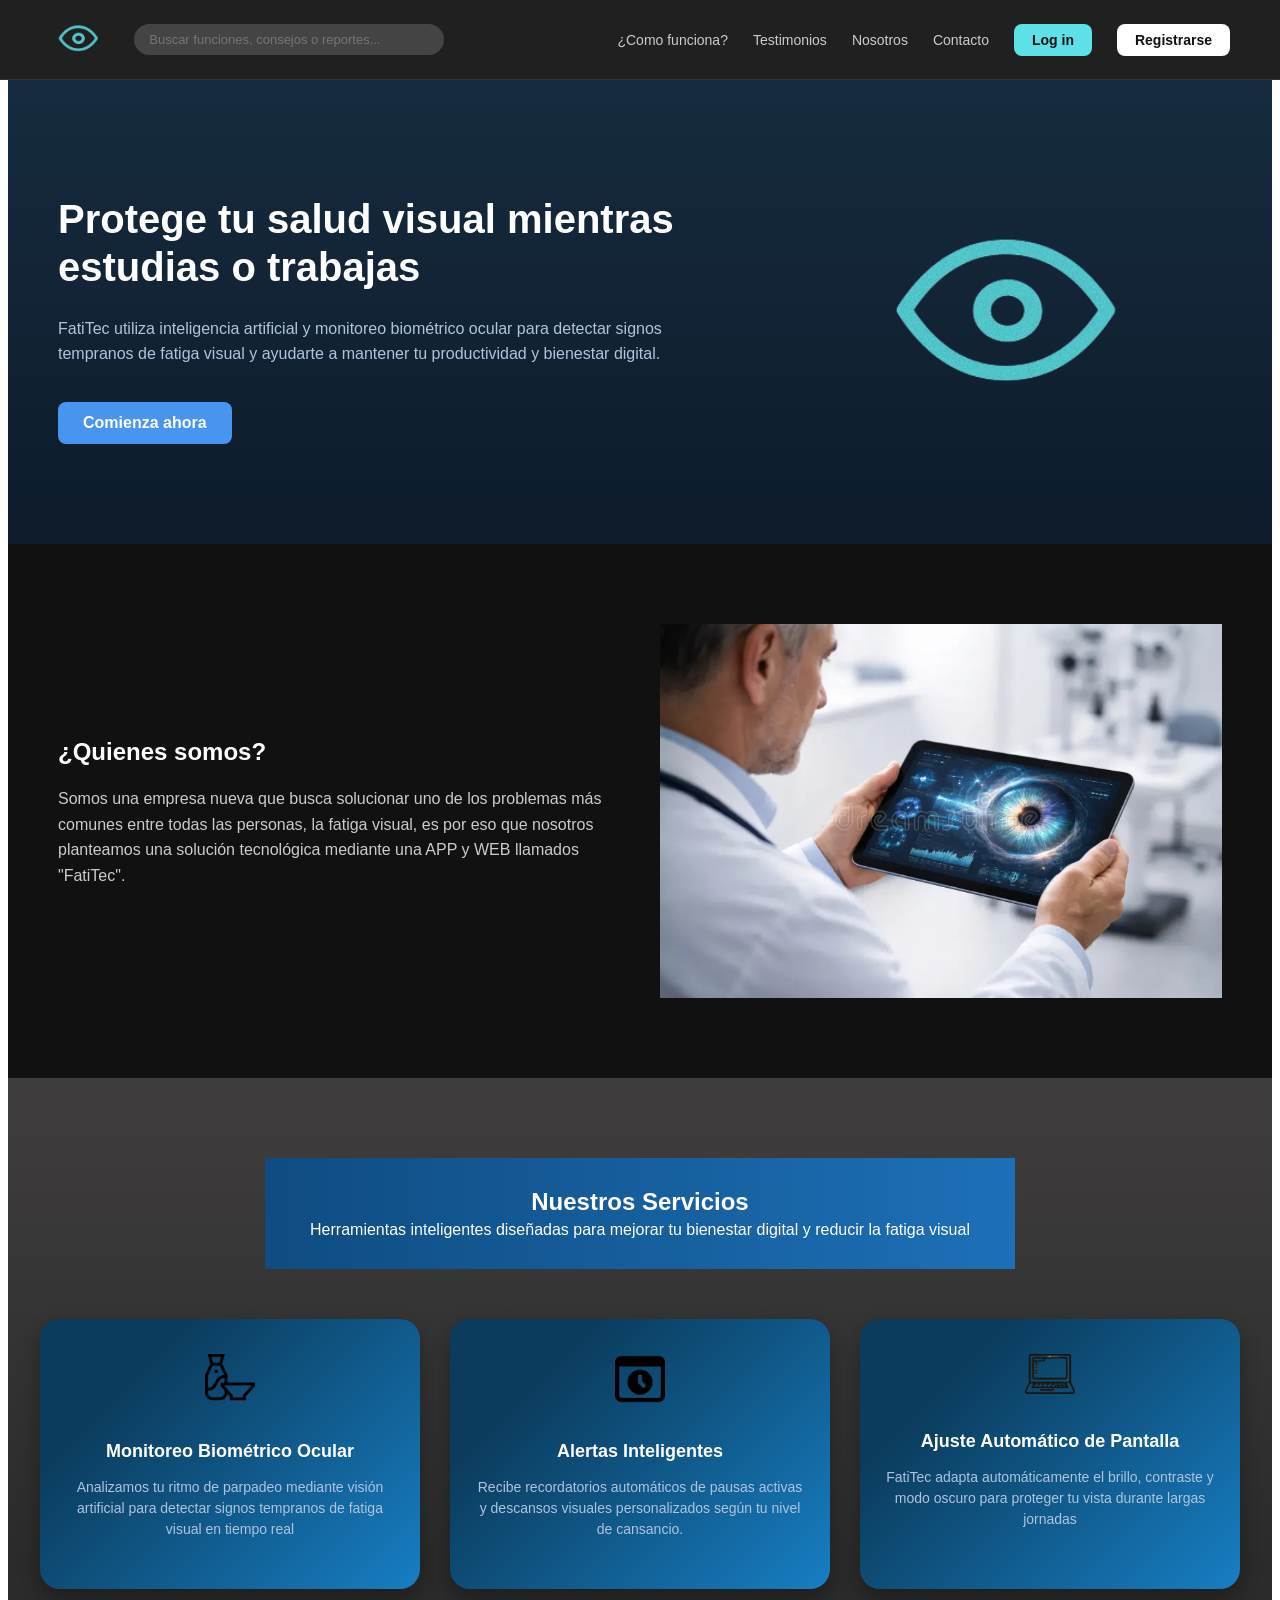
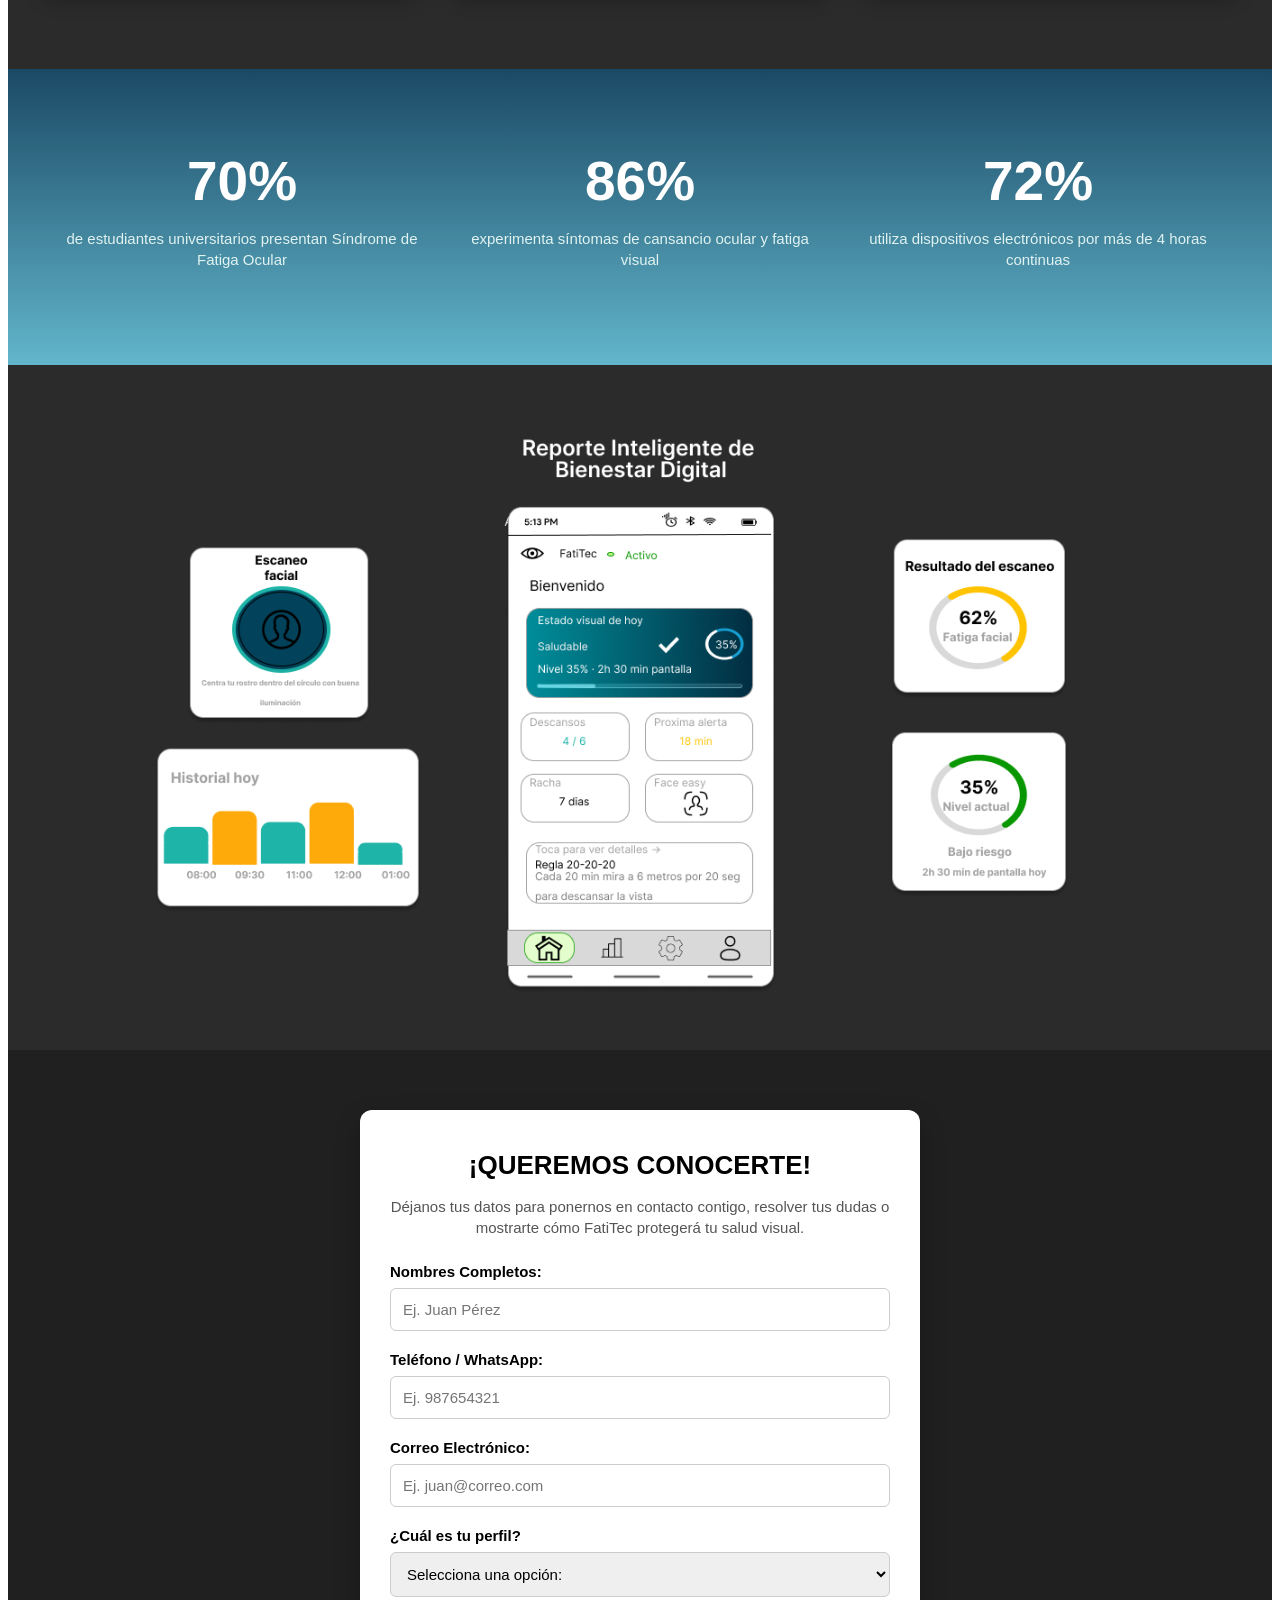
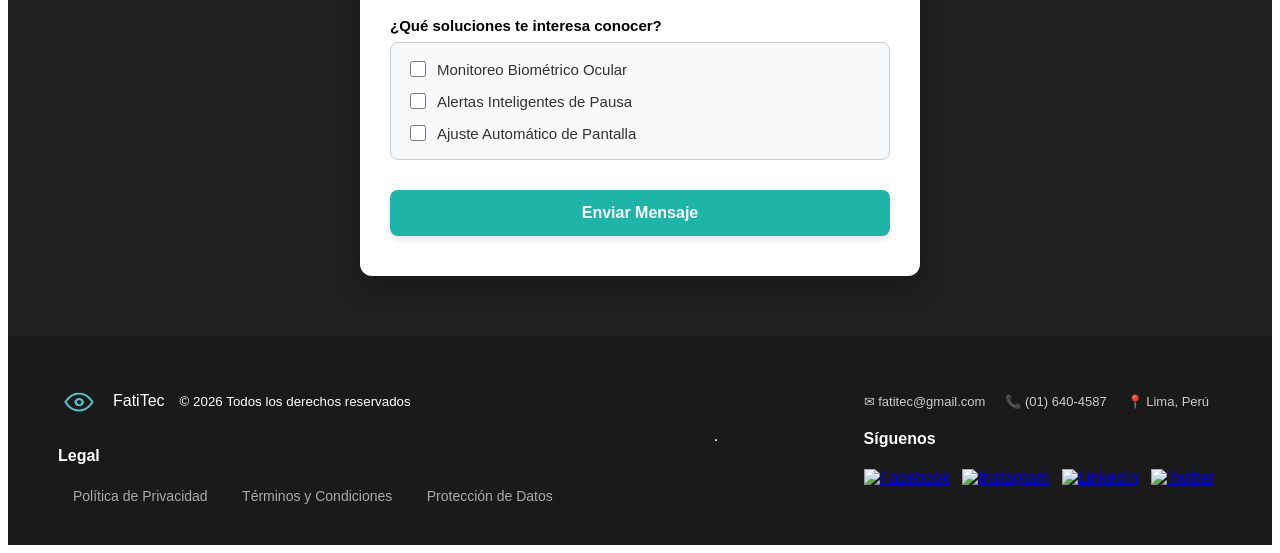
==== commit 71cae0c5: "Merge branch 'main' of https://github.com/DyCaLaV/fatitec-landing-page" ====
--- a/index.html
+++ b/index.html
@@ -21,7 +21,7 @@
           <img src="imagenes/seccion-nosotros.png" alt="logo FatiTec" class="logo-ojo"> 
         </a>
         <div class="buscador-nav">
-          <input type="text" placeholder="🔍 Buscar funciones, consejos o reportes...">
+          <input type="text" placeholder="Buscar funciones, consejos o reportes...">
         </div>
       </div>
       <ul class="menu-horizontal">
@@ -249,4 +249,4 @@
     </footer>
     <script src="script.js"></script>
   </body>
-</html>+</html>
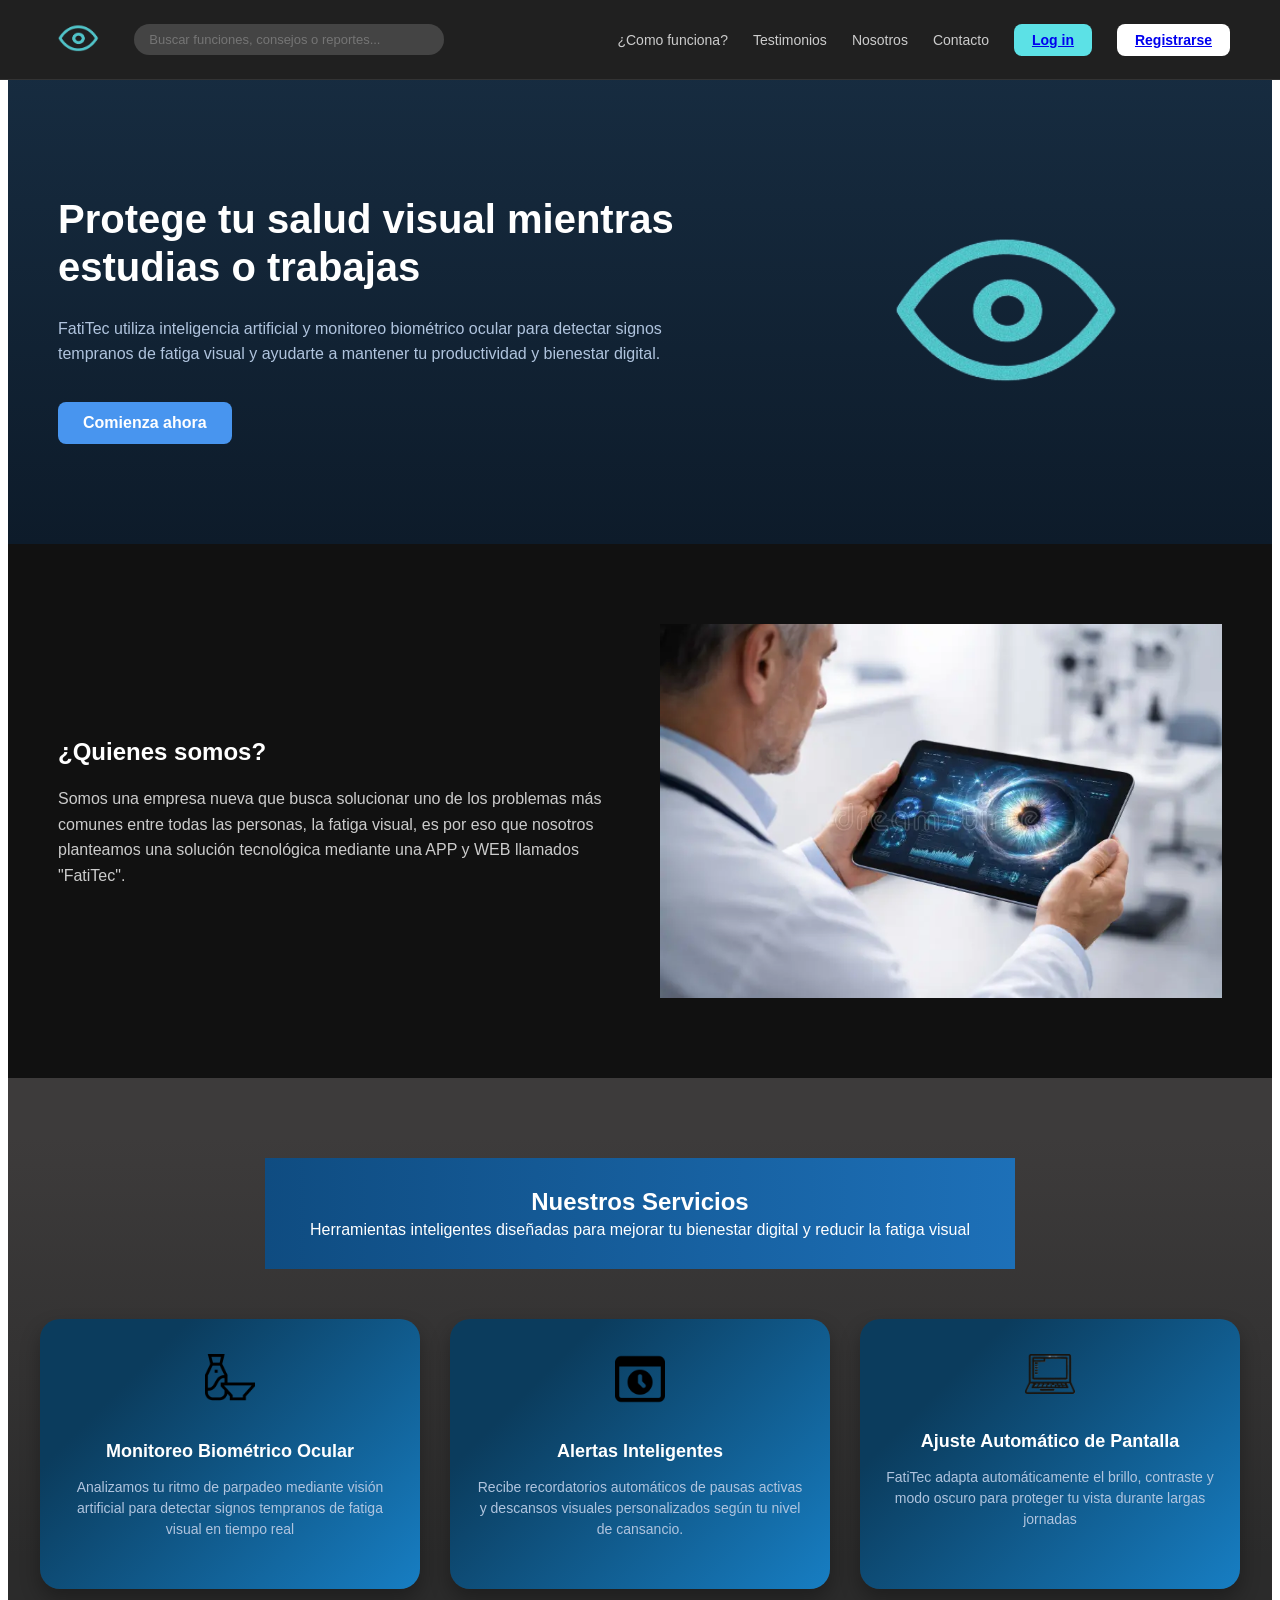
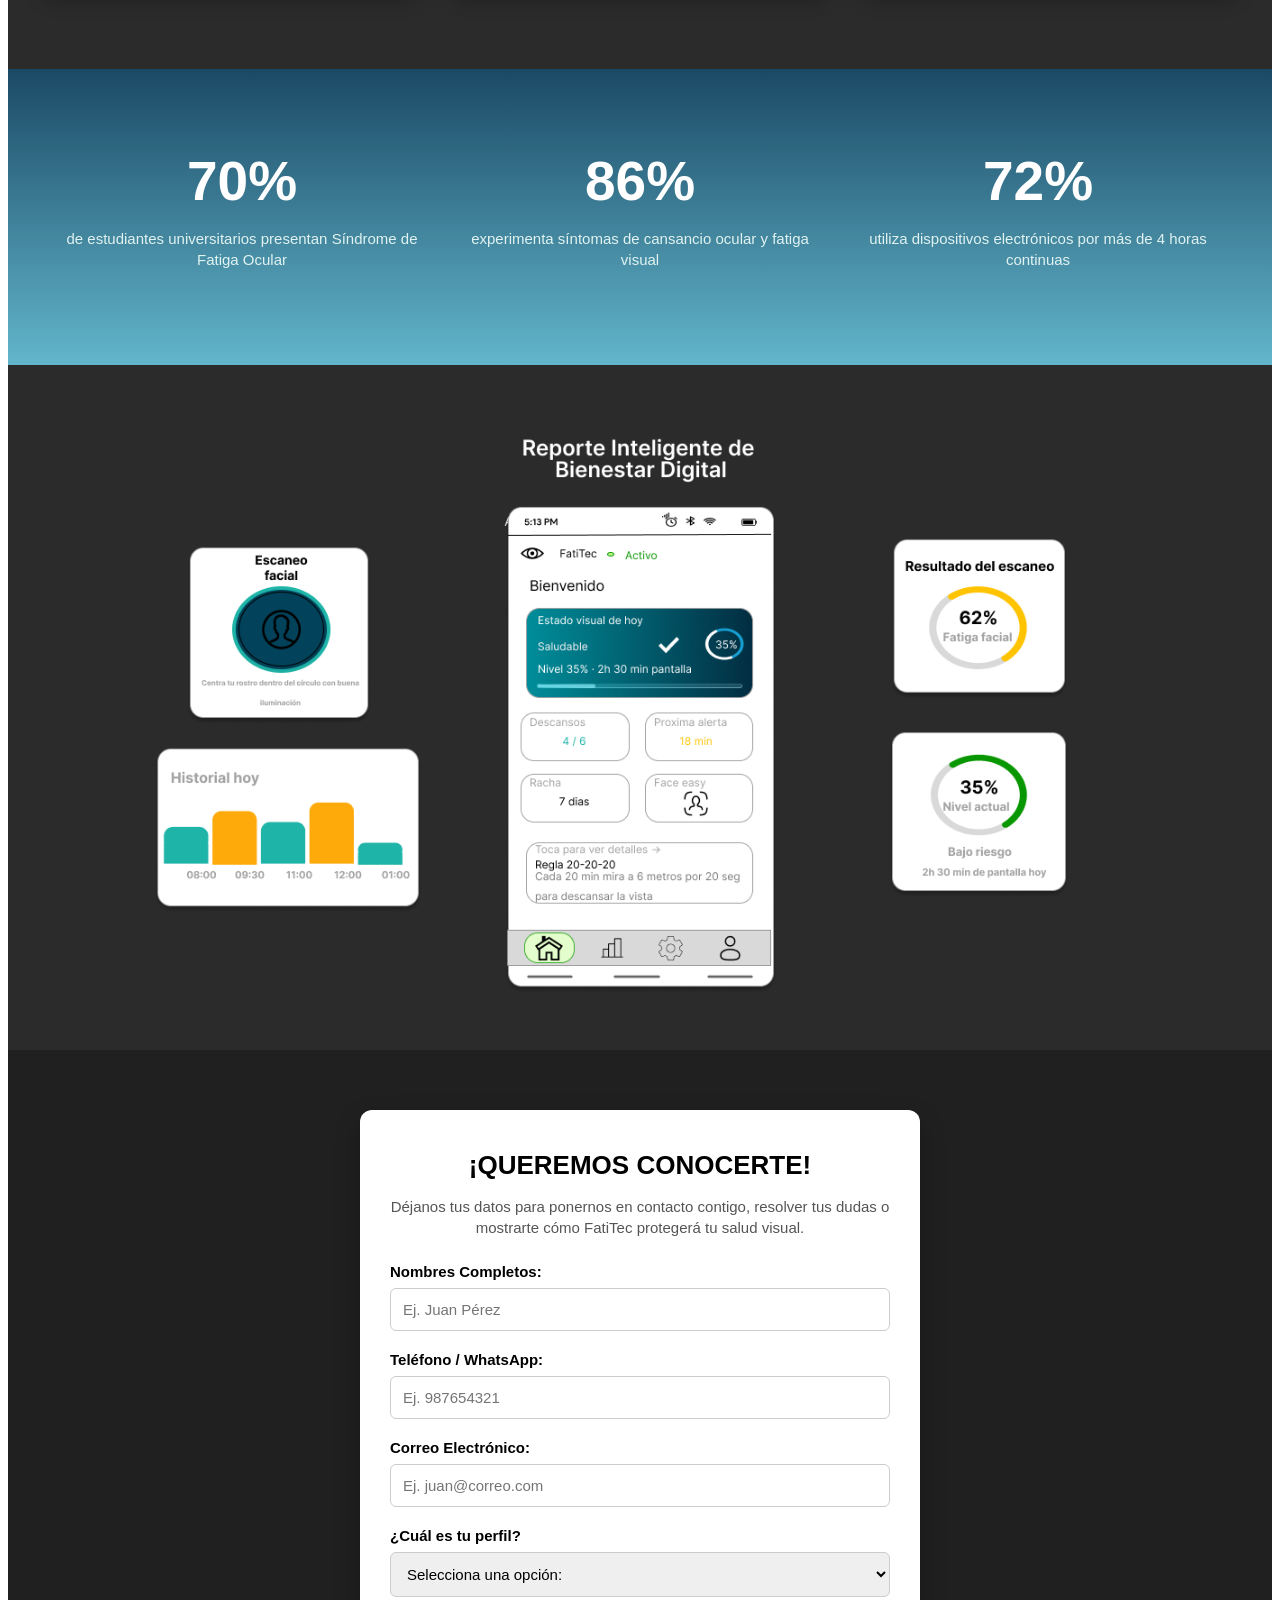
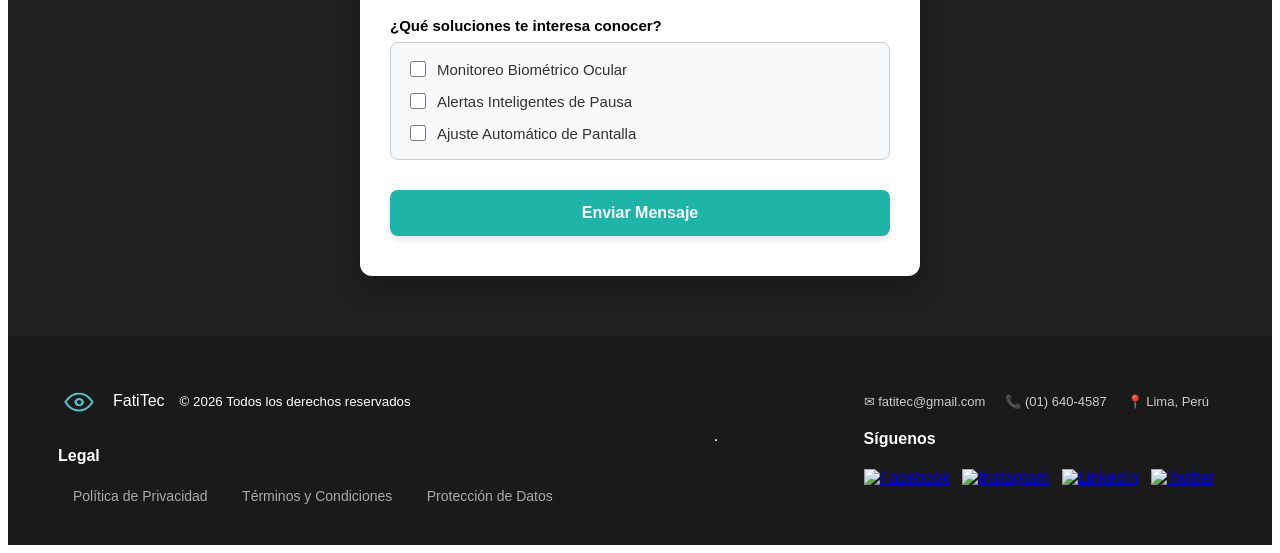
==== commit a4199bcd: "add login.html add registrar.html add login.css add registrar.css" ====
--- a/index.html
+++ b/index.html
@@ -29,8 +29,8 @@
         <li><a href="#">Testimonios</a></li>
         <li><a href="#">Nosotros</a></li>
         <li><a href="#">Contacto</a></li>
-        <button class="login">Log in</button>
-        <button class="registro">Registrarse</button>
+        <button class="login"><a href="login.html">Log in</a></button>
+        <button class="registro"><a href="registrar.html">Registrarse</a></button>
       </ul>
       <!-- BOTÓN HAMBURGUESA -->
 
